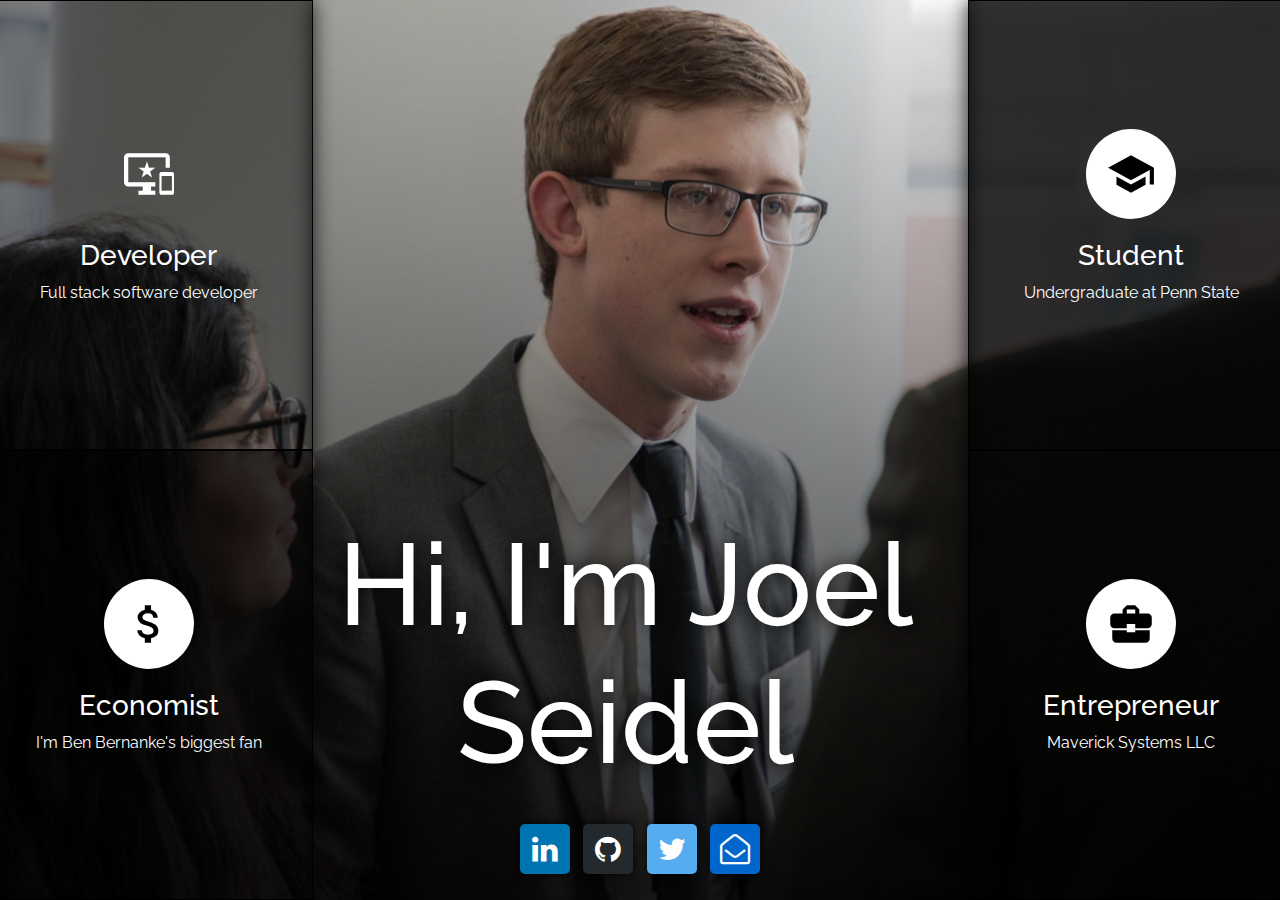
==== index.html @ 003ac691 "Removed instagram link" ====
<!DOCTYPE html>
<head>
	<meta charset="utf-8">
	<meta name="viewport" content="width=device-width, initial-scale=1">
	<link rel="stylesheet" href="https://maxcdn.bootstrapcdn.com/bootstrap/4.1.0/css/bootstrap.min.css">
	<link rel="stylesheet" type="text/css" href="style/index-style.css">
    <link rel="stylesheet" href="https://cdnjs.cloudflare.com/ajax/libs/font-awesome/4.7.0/css/font-awesome.min.css">
    <link href="https://fonts.googleapis.com/icon?family=Material+Icons" rel="stylesheet">
	<script src="https://ajax.googleapis.com/ajax/libs/jquery/3.3.1/jquery.min.js"></script>
	<script src="https://cdnjs.cloudflare.com/ajax/libs/popper.js/1.14.0/umd/popper.min.js"></script>
	<script src="https://maxcdn.bootstrapcdn.com/bootstrap/4.1.0/js/bootstrap.min.js"></script>
    <script src="./script/index-script.js"></script>
</head>
<body>
    <div class="container-fluid h-100 p-0" id="index-container">
        <div id="desktop-disp" class="row h-100">
            <div class="col-lg-3 h-100 index-column">
                <div class="row title-container">
                    <a href="pages/developer.html">
                        <div class="container d-flex h-100">
                            <div class="row justify-content-center align-self-center">
                                <i class="material-icons title-icon">important_devices</i>
                                <h3 class="w-100">Developer</h3>
                                <p>Full stack software developer</p>
                            </div>
                        </div>
                    </a>
                </div>
                <div class="row title-container">
                    <div class="container d-flex h-100">
                        <div class="row justify-content-center align-self-center">
                            <i class="material-icons title-icon">attach_money</i>
                            <h3 class="w-100">Economist</h3>
                            <p>I'm Ben Bernanke's biggest fan</p>
                        </div>
                    </div>
                </div>
            </div>
            <div id="center-col" class="col-lg-6 h-100 index-column">
                <div class="row w-100 justify-content-center align-items-center">
                    <div class="container" id="my-info-container">
                        <h1 id="name-label">Hi, I'm Joel Seidel</h1>
                    </div>
                </div>
                <div id="social-media" class="row w-100 justify-content-center align-items-center">
                    <div class id="social-media-icons">
                        <ul class="list-inline">
                            <li class="list-inline-item"><a target="_blank" href="https://www.linkedin.com/in/joel-seidel-258465164" class="fa fa-linkedin" data-toggle="tooltip" data-placement="top" title="Connect with me on LinkedIn"></a></li>
                            <li class="list-inline-item"><a target="_blank" href="http://github.com/joeldseidel" class="fa fa-github" data-toggle="tooltip" data-placement="top" title="View my Github"></a></li>
                            <li class="list-inline-item"><a target="_blank" href="https://twitter.com/joelseidel35" class="fa fa-twitter" data-toggle="tooltip" data-placement="top" title="Follow me on Twitter"></a></li>
                            <li class="list-inline-item"><a href="mailto:joeldseidel@gmail.com" class="fa fa-envelope-open-o" data-toggle="tooltip" data-placement="top" title="Send me an email"></a></li>
                        </ul>
                    </div>
                </div>
            </div>
            <div class="col-lg-3 index-column" id="titles-column">
                <div class="row title-container">
                    <div class="container d-flex h-100">
                        <div class="row justify-content-center align-self-center">
                            <i class="material-icons title-icon">school</i>
                            <h3 class="w-100">Student</h3>
                            <p>Undergraduate at Penn State</p>
                        </div>
                    </div>
                </div>
                <div class="row title-container">
                    <div class="container d-flex h-100">
                        <div class="row justify-content-center align-self-center">
                            <i class="material-icons title-icon">business_center</i>
                            <h3 class="w-100">Entrepreneur</h3>
                            <p>Maverick Systems LLC</p>
                        </div>
                    </div>
                </div>
            </div>
        </div>
        <div id="mobile-disp" class="row h-100 w-100 m-0">
            <div class="row m-0" id="name-box">
                <div class="row w-100 m-0 justify-content-center align-items-center">
                    <div class="container-fluid w-100" id="mobile-name-disp">
                        <div class="container-fluid" id="mobile-name-scroll">
                            <h1 class="w-100 m-0">Hi, I'm Joel Seidel</h1>
                            <div id="scroll-container">
                                <a id="scroll-button" href="#first_container"><i class="material-icons">expand_more</i></a>
                            </div>
                        </div>
                    </div>
                </div>
            </div>
            <div class="row w-100 m-0 mobile-title-row">
                <div class="d-flex mobile-title-container" id="first_container">
                    <div class="row w-100 m-0 justify-content-center align-self-center">
                        <i class="material-icons title-icon">important_devices</i>
                        <h3 class="w-100">Developer</h3>
                        <p>Full Stack Software Developer</p>
                    </div>
                </div>
                <div class="d-flex mobile-title-container">
                    <div class="row w-100 m-0 justify-content-center align-self-center">
                        <i class="material-icons title-icon">attach_money</i>
                        <h3 class="w-100">Economist</h3>
                        <p>I'm Ben Bernanke's biggest fan</p>
                    </div>
                </div>
                <div class="d-flex mobile-title-container">
                    <div class="row w-100 m-0 justify-content-center align-self-center">
                        <i class="material-icons title-icon">school</i>
                        <h3 class="w-100">Student</h3>
                        <p>Undergraduate at Penn State</p>
                    </div>
                </div>
                <div class="d-flex mobile-title-container">
                    <div class="row w-100 m-0 justify-content-center align-self-center">
                        <i class="material-icons title-icon">business_center</i>
                        <h3 class="w-100">Entrepreneur</h3>
                        <p>Maverick Systems LLC</p>
                    </div>
                </div>
            </div>
        </div>
    </div>
</body>
</html>
---- style/index-style.css ----
@import url('https://fonts.googleapis.com/css?family=Raleway:200');
body {
	background: #000000 url("../img/index-background.jpg") no-repeat fixed center top;
	background-size: cover;
	font-family: "Segoe UI", Frutiger, "Frutiger Linotype", "Dejavu Sans", "Helvetica Neue", Arial, sans-serif;
	height: 100vh;
	overflow: hidden;
}

.index-column{
	box-shadow: 0 0 20px 0 rgba(0, 0, 0, 0.8);
}

#index-container{
	width: 100vw;
}

#center-col{
	background-image: linear-gradient(to bottom, rgba(0,0,0,0), rgba(0,0,0,0.8))
}

#my-info-container{
	padding-top: 20%;
	position: absolute;
	bottom: 100px;
	text-align: center;
}

#name-label{
	color: white;
	font-size: 9vw;
	font-family: 'Raleway', sans-serif;
	text-align: center;
	text-shadow: 0 0 20px black;
}

#software-work-button{
	font-size: 1vw;
	font-family: 'Raleway', sans-serif;
}

.title-container{
	display:block;
	padding: 20px 20px;
	text-align: center;
	height: 50%;
	font-family: 'Raleway', sans-serif;
	border: 1px solid black;
	background: rgba(0,0,0,0.8);
    transition: all .1s ease-in;
	color:white;
}

.title-container a{
	color: white;
	text-decoration: none;
}

.title-container:hover{
	background: rgba(0,0,0,0.5);
	cursor:pointer;
}
.title-icon{
	font-size: 50px !important;
	padding: 20px;
	border-radius: 50%;
	margin-bottom: 20px;
	transition: all .2s ease-in;
	background-color: white;
	color: black;
}

.title-container:hover .title-icon{
	background: transparent;
	color:white;
}

#social-media{
	position: absolute;
	bottom: 10px;
}

#social-media-icons{
	padding-left: 20px;
	padding-right: 20px;
	padding-top: 15px;
	border-radius: 5px;
}

.fa{
	text-decoration: none !important;
	text-align: center;
	font-size: 30px !important;
	width: 50px;
	padding-top: 10px;
	padding-bottom: 10px;
	border-radius: 5px;
	box-shadow: 0 0 10px rgb(0,0,0);
    transition: all .2s ease-in;
}

.fa-github {
	background-color: #24292e;
	color: white;
}
.fa-github:hover {
	background-color: white;
	color: #24292e;
}
.fa-linkedin{
	background-color: #0073b1;
	color: white;
}
.fa-linkedin:hover{
	background-color: white;
	color: #0073b1;
}
.fa-twitter{
	background-color: #55acee;
	color: white;
}
.fa-twitter:hover{
	background-color: white;
	color: #55acee;
}
.fa-instagram{
	background-color: #125688;
	color: white;
}
.fa-instagram:hover{
	background-color: white;
	color: #125688;
}
.fa-envelope-open-o{
	background-color: #0066cc;
	color: white;
}
.fa-envelope-open-o:hover{
	background-color: white;
	color: #0066cc;
}

@media only screen and (max-width: 991px){
	body{
		overflow: scroll;
		background: url("../img/index-background.jpg") no-repeat top center fixed;
		background-size: cover;
		height: 110vh;
		overflow-x: hidden;
	}
	#mobile-disp{
		display: flex;
	}
	#desktop-disp{
		display: none;
	}
}
@media only screen and (min-width: 992px){
	#mobile-disp{
		display: none
	}
	#desktop-disp{
		display: flex;
	}
}

#mobile-disp{
	width: 100vw;
	background-image: linear-gradient(to bottom, rgba(0,0,0,0), rgba(0,0,0,0.8));
	max-width: 100vw !important;
}

.mobile-title-container{
	height: 300px;
	width: 100% !important;
	display:block;
	padding-top: 20px;
	padding-bottom: 20px;
	text-align: center;
	padding-right: 0;
	font-family: 'Raleway', sans-serif;
	border: 1px solid black;
	background: rgba(0,0,0,0.8);
	transition: all .1s ease-in;
	color:white;
	margin: 0;
}

#mobile-name-disp{
	font-family: 'Raleway', sans-serif;
	color: white;
	font-size: 10vw;
	height: 100vh;
	display: block;
	padding: 10px;
	width: 100%;
}

#mobile-name-disp h1 {
	font-size: 17vw;
	text-align: center;
}

#mobile-name-disp i{
	border-radius: 100%;
	font-size: 45px;
}

#mobile-name-disp a{
	text-decoration: none;
	color:white;
}

#scroll-container{
	text-align:center;
	width: 100% !important;
}
#mobile-name-scroll{
	position: absolute;
	bottom: 0;
	left:0;
}

#first_container{
	margin-top: 10vh;
}

#name-box{
	width: 100vw;
}
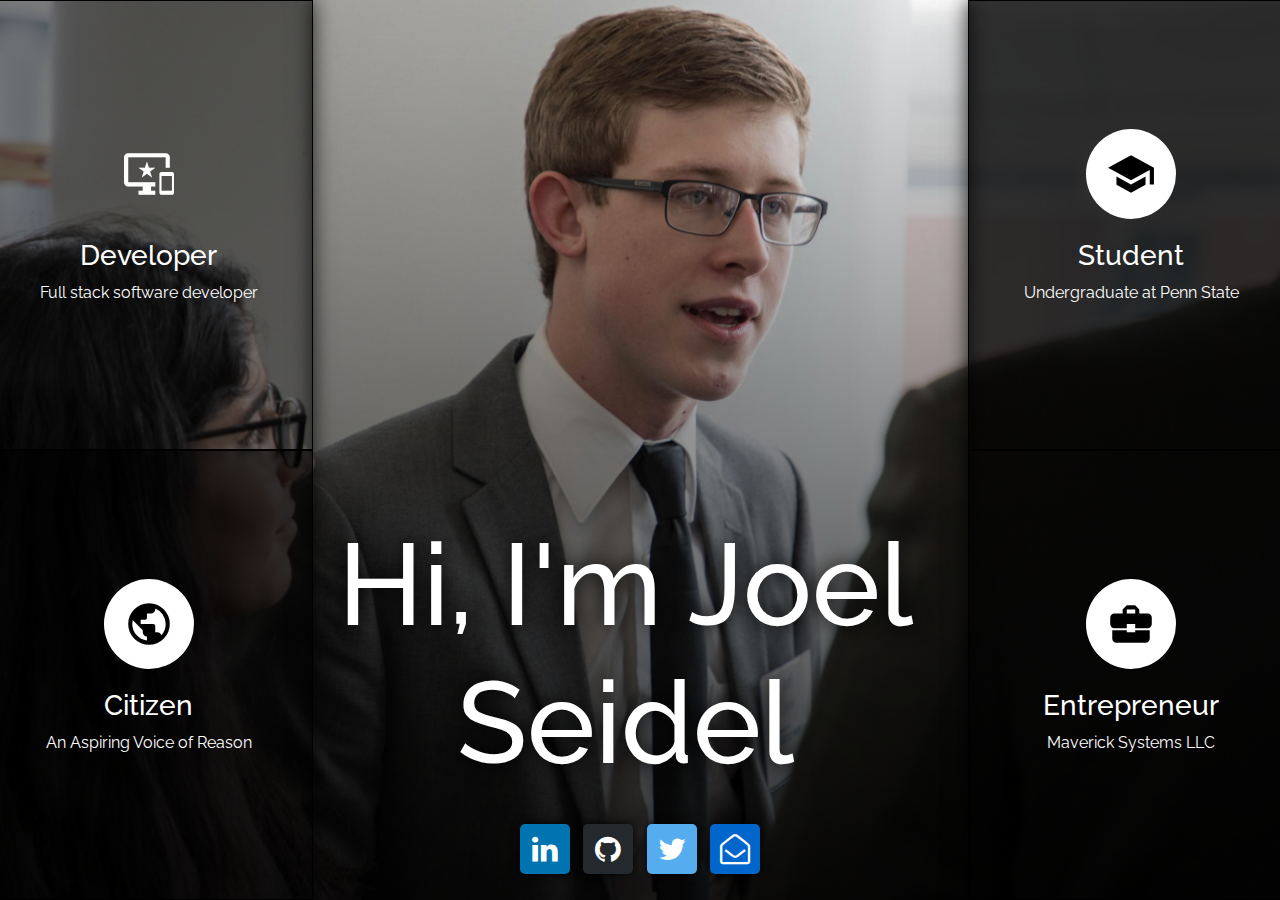
==== commit 83298576: "Removed economist tag" ====
--- a/index.html
+++ b/index.html
@@ -9,7 +9,7 @@
 	<script src="https://ajax.googleapis.com/ajax/libs/jquery/3.3.1/jquery.min.js"></script>
 	<script src="https://cdnjs.cloudflare.com/ajax/libs/popper.js/1.14.0/umd/popper.min.js"></script>
 	<script src="https://maxcdn.bootstrapcdn.com/bootstrap/4.1.0/js/bootstrap.min.js"></script>
-    <script src="./script/index-script.js"></script>
+    <script src="./script/pages-script.js"></script>
 </head>
 <body>
     <div class="container-fluid h-100 p-0" id="index-container">
@@ -27,13 +27,15 @@
                     </a>
                 </div>
                 <div class="row title-container">
-                    <div class="container d-flex h-100">
-                        <div class="row justify-content-center align-self-center">
-                            <i class="material-icons title-icon">attach_money</i>
-                            <h3 class="w-100">Economist</h3>
-                            <p>I'm Ben Bernanke's biggest fan</p>
+                    <a href="pages/economist.html">
+                        <div class="container d-flex h-100">
+                            <div class="row justify-content-center align-self-center">
+                                <i class="material-icons title-icon">public</i>
+                                <h3 class="w-100">Citizen</h3>
+                                <p>An Aspiring Voice of Reason</p>
+                            </div>
                         </div>
-                    </div>
+                    </a>
                 </div>
             </div>
             <div id="center-col" class="col-lg-6 h-100 index-column">
@@ -55,13 +57,15 @@
             </div>
             <div class="col-lg-3 index-column" id="titles-column">
                 <div class="row title-container">
-                    <div class="container d-flex h-100">
-                        <div class="row justify-content-center align-self-center">
-                            <i class="material-icons title-icon">school</i>
-                            <h3 class="w-100">Student</h3>
-                            <p>Undergraduate at Penn State</p>
+                    <a href="pages/student.html">
+                        <div class="container d-flex h-100">
+                            <div class="row justify-content-center align-self-center">
+                                <i class="material-icons title-icon">school</i>
+                                <h3 class="w-100">Student</h3>
+                                <p>Undergraduate at Penn State</p>
+                            </div>
                         </div>
-                    </div>
+                    </a>
                 </div>
                 <div class="row title-container">
                     <div class="container d-flex h-100">
@@ -99,7 +103,7 @@
                     <div class="row w-100 m-0 justify-content-center align-self-center">
                         <i class="material-icons title-icon">attach_money</i>
                         <h3 class="w-100">Economist</h3>
-                        <p>I'm Ben Bernanke's biggest fan</p>
+                        <p>A Student and Commentator</p>
                     </div>
                 </div>
                 <div class="d-flex mobile-title-container">
@@ -119,5 +123,4 @@
             </div>
         </div>
     </div>
-</body>
-</html>
+</body>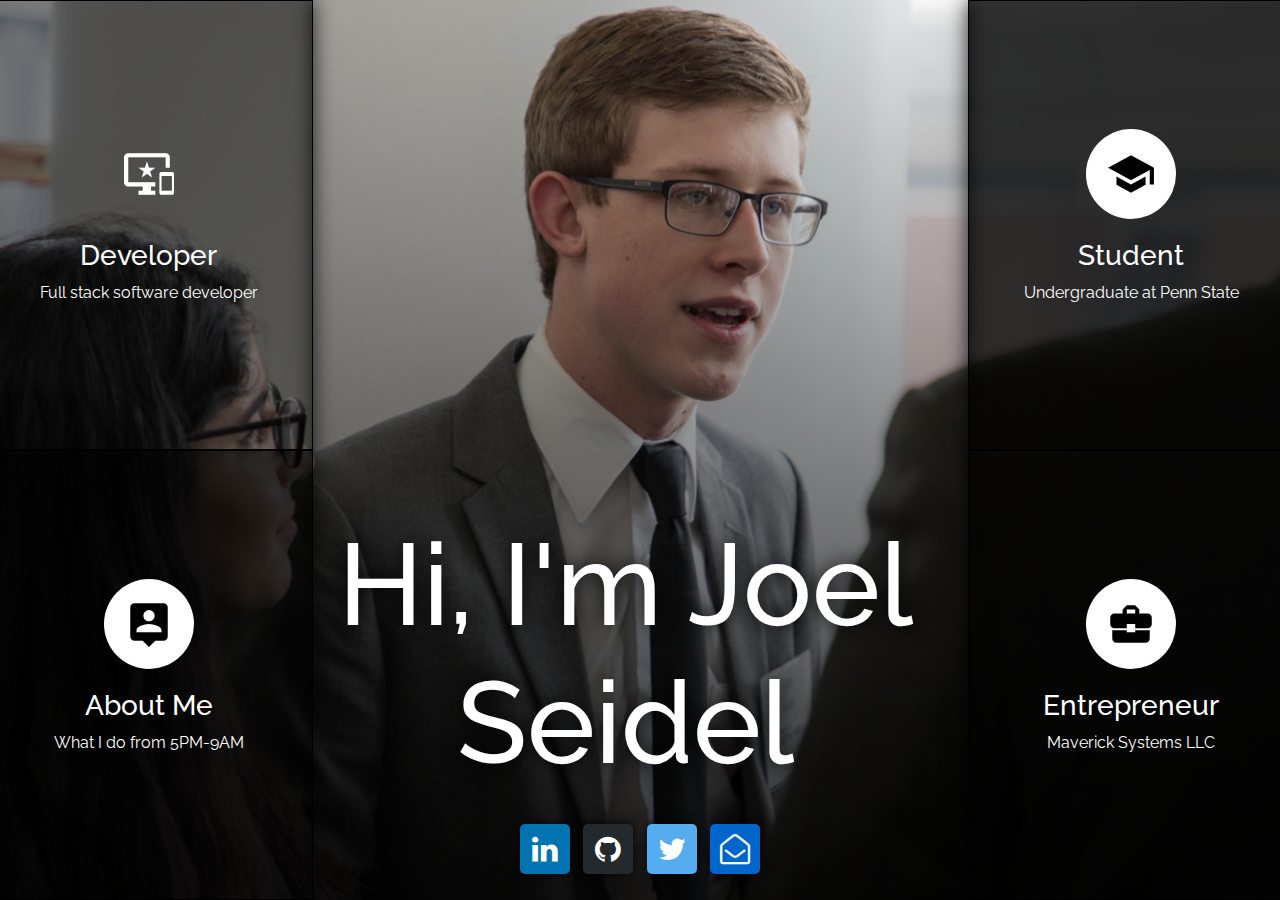
==== commit 0918b30f: "new format" ====
--- a/index.html
+++ b/index.html
@@ -27,12 +27,12 @@
                     </a>
                 </div>
                 <div class="row title-container">
-                    <a href="pages/economist.html">
+                    <a href="pages/person.html">
                         <div class="container d-flex h-100">
                             <div class="row justify-content-center align-self-center">
-                                <i class="material-icons title-icon">public</i>
-                                <h3 class="w-100">Citizen</h3>
-                                <p>An Aspiring Voice of Reason</p>
+                                <i class="material-icons title-icon">person_pin</i>
+                                <h3 class="w-100">About Me</h3>
+                                <p>What I do from 5PM-9AM</p>
                             </div>
                         </div>
                     </a>
@@ -68,13 +68,15 @@
                     </a>
                 </div>
                 <div class="row title-container">
-                    <div class="container d-flex h-100">
-                        <div class="row justify-content-center align-self-center">
-                            <i class="material-icons title-icon">business_center</i>
-                            <h3 class="w-100">Entrepreneur</h3>
-                            <p>Maverick Systems LLC</p>
+                    <a href="pages/entrepreneur.html">
+                        <div class="container d-flex h-100">
+                            <div class="row justify-content-center align-self-center">
+                                <i class="material-icons title-icon">business_center</i>
+                                <h3 class="w-100">Entrepreneur</h3>
+                                <p>Maverick Systems LLC</p>
+                            </div>
                         </div>
-                    </div>
+                    </a>
                 </div>
             </div>
         </div>
@@ -93,32 +95,40 @@
             </div>
             <div class="row w-100 m-0 mobile-title-row">
                 <div class="d-flex mobile-title-container" id="first_container">
-                    <div class="row w-100 m-0 justify-content-center align-self-center">
-                        <i class="material-icons title-icon">important_devices</i>
-                        <h3 class="w-100">Developer</h3>
-                        <p>Full Stack Software Developer</p>
-                    </div>
+                    <a href="pages/developer.html">
+                        <div class="row w-100 m-0 justify-content-center align-self-center">
+                            <i class="material-icons title-icon">important_devices</i>
+                            <h3 class="w-100">Developer</h3>
+                            <p>Full Stack Software Developer</p>
+                        </div>
+                    </a>
                 </div>
                 <div class="d-flex mobile-title-container">
-                    <div class="row w-100 m-0 justify-content-center align-self-center">
-                        <i class="material-icons title-icon">attach_money</i>
-                        <h3 class="w-100">Economist</h3>
-                        <p>A Student and Commentator</p>
-                    </div>
+                    <a href="pages/student.html">
+                        <div class="row w-100 m-0 justify-content-center align-self-center">
+                            <i class="material-icons title-icon">school</i>
+                            <h3 class="w-100">Student</h3>
+                            <p>Undergraduate at Penn State</p>
+                        </div>
+                    </a>
                 </div>
                 <div class="d-flex mobile-title-container">
-                    <div class="row w-100 m-0 justify-content-center align-self-center">
-                        <i class="material-icons title-icon">school</i>
-                        <h3 class="w-100">Student</h3>
-                        <p>Undergraduate at Penn State</p>
-                    </div>
+                    <a href="pages/entrepreneur.html">
+                        <div class="row w-100 m-0 justify-content-center align-self-center">
+                            <i class="material-icons title-icon">business_center</i>
+                            <h3 class="w-100">Entrepreneur</h3>
+                            <p>Maverick Systems LLC</p>
+                        </div>
+                    </a>
                 </div>
                 <div class="d-flex mobile-title-container">
-                    <div class="row w-100 m-0 justify-content-center align-self-center">
-                        <i class="material-icons title-icon">business_center</i>
-                        <h3 class="w-100">Entrepreneur</h3>
-                        <p>Maverick Systems LLC</p>
-                    </div>
+                    <a href="pages/person.html">
+                        <div class="row w-100 m-0 justify-content-center align-self-center">
+                            <i class="material-icons title-icon">attach_money</i>
+                            <h3 class="w-100">Citizen</h3>
+                            <p>A Student and Aspiring Commentator</p>
+                        </div>
+                    </a>
                 </div>
             </div>
         </div>
--- a/style/index-style.css
+++ b/style/index-style.css
@@ -227,4 +227,7 @@
 
 #name-box{
 	width: 100vw;
+}
+a{
+	text-decoration: none;
 }